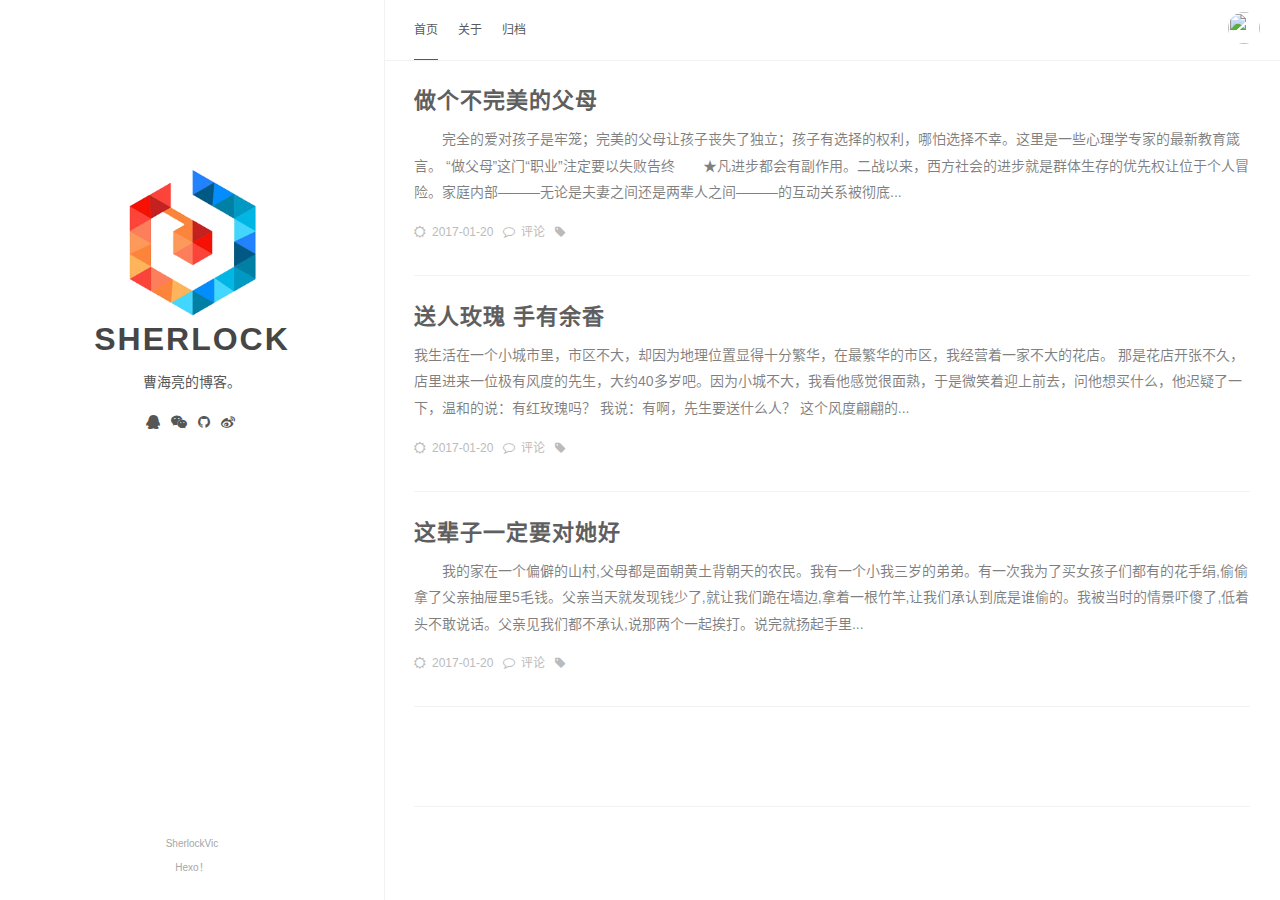
==== index.html @ 6c439d51 "Site updated: 2017-01-22 11:31:53" ====
<!DOCTYPE html><html lang="zh-CN"><head><meta charset="utf-8"><meta name="X-UA-Compatible" content="IE=edge"><meta name="author" content="sherlock"><title>Sherlock</title><meta name="description" content="曹海亮的博客"><meta name="keywords"><meta content="width=device-width, initial-scale=1.0, maximum-scale=1.0, user-scalable=0" name="viewport"><meta content="yes" name="apple-mobile-web-app-capable"><meta content="black" name="apple-mobile-web-app-status-bar-style"><meta content="telephone=no" name="format-detection"><meta name="renderer" content="webkit"><link rel="short icon" href="/images/favicon.ico" type="image/x-icon"><link rel="stylesheet" href="/css/style.css"><link rel="stylesheet" href="/css/blog_basic.css"><link rel="stylesheet" href="/css/font-awesome.min.css"><link rel="stylesheet" href="/css/ds-embed.css"><link rel="alternate" type="application/atom+xml" title="ATOM 1.0" href="/atom.xml"></head><body><div class="sidebar animated fadeInDown"><div class="logo-title"><div class="title"><img src="/images/logo@2x.png" style="width:127px;"><h3 title=""><a href="/">Sherlock</a></h3><div class="description"><p>曹海亮的博客。</p></div></div></div><ul class="social-links"><li><a href="http://wpa.qq.com/msgrd?v=3&amp;uin=1050588656&amp;site=qq&amp;menu=yes1050588656"><i class="fa fa-qq"></i></a></li><li><a href="#" class="thumbnail"><i class="fa fa-wechat"><span><img src="/images/weixin.jpg"></span></i></a></li><li><a href="https://github.com/SherlockVic/"><i class="fa fa-github"></i></a></li><li><a href="http://weibo.com/Sherlock_Vic"><i class="fa fa-weibo"></i></a></li></ul><div class="footer"><a target="_blank" href="/"><span></span></a><a href="https://github.com/SherlockVic" target="_blank"> SherlockVic</a><span> </span><div class="by_farbox"><a href="https://hexo.io/zh-cn/" target="_blank">Hexo&#65281;</a></div></div></div><div class="main"><div class="page-top animated fadeInDown"><div class="nav"><li><a href="/" class="current">首页</a></li><li><a href="/about">关于</a></li><li><a href="/archives">归档</a></li></div><!--li
  if is_current('links')
    a.current(href="/links")= __('Links')					
  else
    a(href="/links")= __('Links')	--><div class="information"><div class="back_btn"><li><a onclick="window.history.go(-1)" style="display:none;" class="fa fa-chevron-left"> </a></li></div><div class="avatar"><img src="/images/favicon.ico"></div></div></div><div class="autopagerize_page_element"><div class="content"><div class="post animated fadeInDown"><div class="post-title"><h3><a href="/2017/01/20/做个不完美的父母/">做个不完美的父母</a></h3></div><div class="post-content"><p>　　完全的爱对孩子是牢笼；完美的父母让孩子丧失了独立；孩子有选择的权利，哪怕选择不幸。这里是一些心理学专家的最新教育箴言。

“做父母”这门“职业”注定要以失败告终　　★凡进步都会有副作用。二战以来，西方社会的进步就是群体生存的优先权让位于个人冒险。家庭内部———无论是夫妻之间还是两辈人之间———的互动关系被彻底...</p></div><div class="post-footer"><div class="meta"><div class="info"><i class="fa fa-sun-o"></i><span class="date">2017-01-20</span><i class="fa fa-comment-o"></i><a href="/2017/01/20/做个不完美的父母/#comments">评论</a><i class="fa fa-tag"></i></div></div></div></div><div class="post animated fadeInDown"><div class="post-title"><h3><a href="/2017/01/20/送人玫瑰-手有余香/">送人玫瑰 手有余香</a></h3></div><div class="post-content"><p>我生活在一个小城市里，市区不大，却因为地理位置显得十分繁华，在最繁华的市区，我经营着一家不大的花店。
那是花店开张不久，店里进来一位极有风度的先生，大约40多岁吧。因为小城不大，我看他感觉很面熟，于是微笑着迎上前去，问他想买什么，他迟疑了一下，温和的说：有红玫瑰吗？
我说：有啊，先生要送什么人？

这个风度翩翩的...</p></div><div class="post-footer"><div class="meta"><div class="info"><i class="fa fa-sun-o"></i><span class="date">2017-01-20</span><i class="fa fa-comment-o"></i><a href="/2017/01/20/送人玫瑰-手有余香/#comments">评论</a><i class="fa fa-tag"></i></div></div></div></div><div class="post animated fadeInDown"><div class="post-title"><h3><a href="/2017/01/20/这辈子一定要对她好/">这辈子一定要对她好</a></h3></div><div class="post-content"><p> 　　我的家在一个偏僻的山村,父母都是面朝黄土背朝天的农民。我有一个小我三岁的弟弟。有一次我为了买女孩子们都有的花手绢,偷偷拿了父亲抽屉里5毛钱。父亲当天就发现钱少了,就让我们跪在墙边,拿着一根竹竿,让我们承认到底是谁偷的。我被当时的情景吓傻了,低着头不敢说话。父亲见我们都不承认,说那两个一起挨打。说完就扬起手里...</p></div><div class="post-footer"><div class="meta"><div class="info"><i class="fa fa-sun-o"></i><span class="date">2017-01-20</span><i class="fa fa-comment-o"></i><a href="/2017/01/20/这辈子一定要对她好/#comments">评论</a><i class="fa fa-tag"></i></div></div></div></div><div class="pagination"><ul class="clearfix"></ul></div></div></div></div><script src="/js/jquery.js"></script><script src="/js/jquery-migrate-1.2.1.min.js"></script><script src="/js/jquery.appear.js"></script><script async src="//dn-lbstatics.qbox.me/busuanzi/2.3/busuanzi.pure.mini.js"></script></body></html>
---- css/style.css ----
@charset "UTF-8";
html {
  background-color: #fff;
  -webkit-font-smoothing: antialiased; }

body {
  color: rgba(0, 0, 0, 0.5);
  font-family: 'PingHei', 'PingFang SC', Helvetica Neue, 'Work Sans', 'Hiragino Sans GB', 'Microsoft YaHei', SimSun, sans-serif;
  font-size: 15px;
  width: 100%;
  margin: 0 auto 30px auto;
  background-color: #fff; }

p {
  line-height: 1.9em;
  font-weight: 400;
  font-size: 14px; }

a {
  text-decoration: none; }

a:link, a:visited {
  opacity: 1;
  -webkit-transition: all .15s linear;
  -moz-transition: all .15s linear;
  -o-transition: all .15s linear;
  -ms-transition: all .15s linear;
  transition: all .15s linear;
  color: #424242; }

a:hover, a:active {
  color: #4786D6; }

/*basic styles ends*/
/*animation starts*/
.animated {
  -webkit-animation-fill-mode: both;
  -moz-animation-fill-mode: both;
  -ms-animation-fill-mode: both;
  -o-animation-fill-mode: both;
  animation-fill-mode: both;
  -webkit-animation-duration: 1s;
  -moz-animation-duration: 1s;
  -ms-animation-duration: 1s;
  -o-animation-duration: 1s;
  animation-duration: 1s; }

.animated.hinge {
  -webkit-animation-duration: 1s;
  -moz-animation-duration: 1s;
  -ms-animation-duration: 1s;
  -o-animation-duration: 1s;
  animation-duration: 1s; }

@-webkit-keyframes fadeInDown {
  0% {
    opacity: 0;
    -webkit-transform: translateY(-20px); }
  100% {
    opacity: 1;
    -webkit-transform: translateY(0); } }

@-moz-keyframes fadeInDown {
  0% {
    opacity: 0;
    -moz-transform: translateY(-20px); }
  100% {
    opacity: 1;
    -moz-transform: translateY(0); } }

@-o-keyframes fadeInDown {
  0% {
    opacity: 0;
    -o-transform: translateY(-20px); }
  100% {
    opacity: 1;
    -o-transform: translateY(0); } }

@keyframes fadeInDown {
  0% {
    opacity: 0;
    transform: translateY(-20px); }
  100% {
    opacity: 1;
    transform: translateY(0); } }

.fadeInDown {
  -webkit-animation-name: fadeInDown;
  -moz-animation-name: fadeInDown;
  -o-animation-name: fadeInDown;
  animation-name: fadeInDown; }

/*animation ends*/
.content {
  height: auto;
  float: right;
  width: 70%;
  margin-top: 60px; }

.page-top {
  width: 70%;
  position: fixed;
  right: 0;
  z-index: 3;
  background-color: #fff;
  height: 60px;
  border-bottom: 1px solid #f2f2f2; }
  .page-top .nav {
    list-style: none;
    padding: 18px 30px;
    float: left;
    font-size: 12px; }
    .page-top .nav li {
      position: relative;
      display: initial;
      padding-right: 20px; }
    .page-top .nav a {
      color: #5A5A5A; }
    .page-top .nav a:hover {
      color: #4786D6; }
    .page-top .nav a.current {
      color: #5A5A5A;
      padding-bottom: 22px;
      border-bottom: 1px solid #5A5A5A; }
  .page-top .information {
    float: right;
    padding-top: 12px;
    padding-right: 20px; }
    .page-top .information .avatar {
      float: right; }
      .page-top .information .avatar img {
        width: 32px;
        height: 32px;
        border-radius: 300px; }
    .page-top .information .back_btn {
      float: left;
      padding-top: 5px;
      margin-right: -10px; }
      .page-top .information .back_btn li {
        display: initial;
        padding-right: 40px; }

.sidebar {
  width: 30%;
  -webkit-background-size: cover;
  background-size: cover;
  background-color: #fff;
  height: 100%;
  transition: 0.8s;
  top: 0;
  left: 0;
  position: fixed;
  z-index: 4;
  border-right: 1px solid #f2f2f2; }
  .sidebar .logo-title {
    text-align: center;
    padding-top: 170px; }
    .sidebar .logo-title .description {
      font-size: 14px;
      color: #565654; }
    .sidebar .logo-title .logo {
      margin: 0 auto; }
    .sidebar .logo-title .title h3 {
      text-transform: uppercase;
      font-size: 2rem;
      font-weight: bold;
      letter-spacing: 2px;
      line-height: 1;
      margin: 0; }
    .sidebar .logo-title .title a {
      text-decoration: none;
      color: #464646;
      font-size: 2rem;
      font-weight: bold; }
  .sidebar .social-links {
    list-style: none;
    padding: 0;
    font-size: 14px;
    text-align: center; }
    .sidebar .social-links i {
      margin-right: 3px; }
    .sidebar .social-links li {
      display: inline;
      padding: 0 4px;
      line-height: 0; }
    .sidebar .social-links a {
      color: #565654; }
    .sidebar .social-links a:hover {
      color: #4786D6; }

.thumbnail {
  position: relative;
  z-index: 0; }

.thumbnail:hover {
  background-color: transparent;
  z-index: 50; }

.thumbnail span img {
  border-width: 0;
  padding: 2px;
  position: absolute;
  background-color: #FFFFE0;
  left: -1000px;
  border: 1px dashed gray;
  visibility: hidden;
  color: #000;
  text-decoration: none;
  padding: 5px; }

.thumbnail:hover img {
  visibility: visible;
  top: 20px;
  left: -15px; }

.post {
  background-color: #FFF;
  margin: 30px; }
  .post .post-title h1 {
    text-transform: uppercase;
    font-size: 30px;
    letter-spacing: 5px;
    line-height: 1; }
  .post .post-title h2 {
    text-transform: uppercase;
    letter-spacing: 1px;
    font-size: 28px;
    line-height: 1;
    font-weight: 600;
    color: #5f5f5f; }
  .post .post-title h3 {
    text-transform: uppercase;
    letter-spacing: 1px;
    line-height: 1;
    font-weight: 600;
    color: #464646;
    font-size: 22px;
    margin: 0; }
  .post .post-title a {
    text-decoration: none;
    letter-spacing: 1px;
    color: #5f5f5f; }
    .post .post-title a:hover {
      text-decoration: underline; }
  .post .post-content a {
    text-decoration: none;
    letter-spacing: 1px;
    color: #4786D6; }
  .post .post-content a:hover {
    color: #2F69B3; }
  .post .post-content h3 {
    color: #5F5F5F;
    font-size: 22px;
    font-weight: 600; }
  .post .post-content h4 {
    color: #5F5F5F;
    font-size: 16px; }
  .post .post-footer {
    padding: 0 0 30px 0;
    border-bottom: 1px solid #f2f2f2; }
    .post .post-footer .meta {
      max-width: 100%;
      height: 25px;
      color: #bbbbbb; }
      .post .post-footer .meta .info {
        float: left;
        font-size: 12px; }
        .post .post-footer .meta .info .date {
          margin-right: 10px; }
      .post .post-footer .meta a {
        text-decoration: none;
        color: #bbbbbb;
        padding-right: 10px; }
        .post .post-footer .meta a:hover {
          color: #4786D6; }
      .post .post-footer .meta i {
        margin-right: 6px; }
    .post .post-footer .tags {
      padding-bottom: 15px;
      font-size: 13px; }
      .post .post-footer .tags ul {
        list-style-type: none;
        display: inline;
        margin: 0;
        padding: 0; }
        .post .post-footer .tags ul li {
          list-style-type: none;
          margin: 0;
          padding-right: 5px;
          display: inline; }
      .post .post-footer .tags a {
        text-decoration: none;
        color: rgba(0, 0, 0, 0.44);
        font-weight: 400; }
        .post .post-footer .tags a:hover {
          text-decoration: none; }

.pagination {
  margin: 30px;
  padding: 0px 0 56px 0;
  border-bottom: 1px solid #f2f2f2; }
  .pagination ul {
    list-style: none;
    margin: 0;
    padding: 0;
    height: 13px; }
    .pagination ul li {
      margin: 0 2px 0 2px;
      display: inline;
      line-height: 1; }
      .pagination ul li a {
        text-decoration: none; }
  .pagination .pre {
    float: left; }
  .pagination .next {
    float: right; }

.like-reblog-buttons {
  float: right; }

.like-button {
  float: right;
  padding: 0 0 0 10px; }

.reblog-button {
  float: right;
  padding: 0; }

#install-btn {
  position: fixed;
  bottom: 0px;
  right: 6px; }

#disqus_thread {
  margin: 30px;
  border-bottom: 1px solid #f2f2f2; }

.footer {
  clear: both;
  text-align: center;
  font-size: 10px;
  margin: 0 auto;
  bottom: 0;
  position: absolute;
  width: 100%;
  padding-bottom: 20px; }
  .footer a {
    color: #A6A6A6; }
  .footer a:hover {
    color: #4786D6; }

/*for archive*/
.archive {
  width: 100%; }

.list-with-title {
  font-size: 14px;
  margin: 30px;
  padding: 0; }
  .list-with-title li {
    list-style-type: none;
    padding: 0; }
  .list-with-title .listing-title {
    font-size: 24px;
    color: #666666;
    font-weight: 600;
    line-height: 2.2em; }
  .list-with-title .listing {
    padding: 0; }
    .list-with-title .listing .listing-post {
      padding-bottom: 5px; }
      .list-with-title .listing .listing-post .post-time {
        float: right;
        color: #C5C5C5; }
      .list-with-title .listing .listing-post a {
        color: #8F8F8F; }
        .list-with-title .listing .listing-post a:hover {
          color: #4786D6; }

/* share */
.share {
  margin: 0px 30px;
  display: inline-flex; }

.evernote {
  width: 32px;
  height: 32px;
  border-radius: 300px;
  background-color: #3E3E3E;
  margin-right: 5px; }
  .evernote a {
    color: #fff;
    padding: 11px;
    font-size: 12px; }
  .evernote a:hover {
    color: #ED6243;
    padding: 11px; }

.weibo {
  width: 32px;
  height: 32px;
  border-radius: 300px;
  background-color: #ED6243;
  margin-right: 5px; }
  .weibo a {
    color: #fff;
    padding: 9px; }
  .weibo a:hover {
    color: #BD4226; }

.twitter {
  width: 32px;
  height: 32px;
  border-radius: 300px;
  background-color: #59C0FD;
  margin-right: 5px; }
  .twitter a {
    color: #fff;
    padding: 9px; }
  .twitter a:hover {
    color: #4B9ECE; }

/* about */
.about {
  margin: 30px; }
  .about h3 {
    font-size: 22px; }

/* links*/
.links {
  margin: 30px; }
  .links h3 {
    font-size: 22px; }
  .links a {
    cursor: pointer; }

/* 评论样式 */
.comment-count {
  color: #666; }

.tab-community {
  color: #666; }

.read_more {
  font-size: 14px; }

.back-button {
  padding-top: 30px;
  max-width: 100px;
  padding-left: 40px;
  float: left; }

/* 默认评论样式 */
#fb_comments_container {
  margin: 30px; }

/* 按钮样式 */
a.btn {
  color: #868686;
  font-weight: 400; }

.btn {
  display: inline-block;
  position: relative;
  outline: 0;
  color: rgba(0, 0, 0, 0.44);
  background: transparent;
  font-size: 14px;
  text-align: center;
  text-decoration: none;
  cursor: pointer;
  border: 1px solid rgba(0, 0, 0, 0.15);
  white-space: nowrap;
  font-weight: 400;
  font-style: normal;
  border-radius: 999em; }

.btn:hover {
  display: inline-block;
  position: relative;
  outline: 0px;
  color: #464545;
  background: transparent;
  font-size: 14px;
  text-align: center;
  text-decoration: none;
  cursor: pointer;
  border: 1px solid #464545;
  white-space: nowrap;
  font-weight: 400;
  font-style: normal;
  border-radius: 999em; }

[role="back"] {
  padding: 0.5em 1.25em;
  line-height: 1.666em; }

[role="home"] {
  padding: 0.5em 1.25em;
  line-height: 1.666em; }

[role="navigation"] {
  padding: 0.5em 1.25em;
  line-height: 1.666em; }

[role="tags"] {
  padding: 6px 12px; }

/* Menu样式 */
.menu {
  float: right;
  padding-top: 30px; }
  .menu .btn-down {
    margin: 0px; }
    .menu .btn-down li {
      list-style: none;
      width: 100px; }
      .menu .btn-down li a {
        display: inline-block;
        position: relative;
        padding: 0.5em 1.25em;
        outline: 0;
        color: rgba(0, 0, 0, 0.44);
        background: transparent;
        font-size: 14px;
        text-align: center;
        text-decoration: none;
        cursor: pointer;
        border: 1px solid rgba(0, 0, 0, 0.15);
        white-space: nowrap;
        font-weight: 400;
        font-style: normal;
        border-radius: 999em;
        margin-top: 5px; }
        .menu .btn-down li a:hover {
          position: relative;
          padding: 0.5em 1.25em;
          outline: 0;
          color: #fff;
          background: #3CBD10;
          font-size: 14px;
          text-align: center;
          text-decoration: none;
          cursor: pointer;
          border: 1px solid rgba(0, 0, 0, 0.15);
          white-space: nowrap;
          font-weight: 400;
          font-style: normal;
          border-radius: 999em;
          margin-top: 5px; }
  .menu .btn-down div {
    position: absolute;
    visibility: hidden;
    width: 100px;
    float: right; }

.page_404 {
  text-align: center;
  padding-top: 50px; }

@media screen and (max-width: 960px) {
  .sidebar {
    width: 100%;
    position: absolute;
    border-right: none;
    z-index: 1; }
    .sidebar .logo-title {
      padding-top: 120px; }
      .sidebar .logo-title .title img {
        width: 100px; }
      .sidebar .logo-title .title h3 {
        font-size: 20px; }
  .page-top {
    width: 100%; }
  .post-title h3 {
    line-height: 1.6; }
  .content {
    margin-top: 420px;
    width: 100%;
    z-index: 2;
    position: absolute; }
  .footer {
    display: none; }
  .share {
    display: grid; } }
---- css/blog_basic.css ----
#ds-thread {
	margin: 0 30px!important
}

pre {
	font-size: 0.8em!important;
	background-color: #f8f8f8!important;
	font-family: 'Roboto Mono','Lucida Console','Trebuchet MS','Courier New', Monaco, courier,'PingFang SC','Hiragino Sans GB','Microsoft Jhenghei','Microsoft YaHei', monospace!important
}

.highlight {
	position: relative!important;
	margin: 1em 0!important;
	border-radius: 2px!important;
	line-height: 1.1em!important;
	background-color: #f8f8f8!important;
	overflow-x: auto!important
}

.highlight table,.highlight tr,.highlight td {
	width: 100%!important;
	border-collapse: collapse!important;
	padding: 0!important;
	margin: 0!important
}

.highlight .gutter {
	display: none!important
}

.highlight .code pre {
	padding: 1.2em 1.4em!important;
	line-height: 1.5em!important;
	margin: 0!important
}

.highlight.html .code:after,.highlight.js .code:after,.highlight.bash .code:after,.highlight.css .code:after,.highlight.scss .code:after,.highlight.diff .code:after,.highlight.java .code:after,.highlight.xml .code:after,.highlight.python .code:after,.highlight.json .code:after,.highlight.swift .code:after,.highlight.ruby .code:after,.highlight.perl .code:after,.highlight.php .code:after,.highlight.c .code:after,.highlight.cpp .code:after {
	position: absolute!important;
	top: 0!important;
	right: 0!important;
	color: #ccc!important;
	text-align: right!important;
	font-size: 0.75em!important;
	padding: 5px 10px 0!important;
	line-height: 15px!important;
	height: 15px!important;
	font-weight: 600!important
}

.highlight.html .code:after {
	content: "HTML"
}

.highlight.js .code:after {
	content: "JS"
}

.highlight.bash .code:after {
	content: "BASH"
}

.highlight.css .code:after {
	content: "CSS"
}

.highlight.scss .code:after {
	content: "SCSS"
}

.highlight.diff .code:after {
	content: "DIFF"
}

.highlight.java .code:after {
	content: "JAVA"
}

.highlight.xml .code:after {
	content: "XML"
}

.highlight.python .code:after {
	content: "PYTHON"
}

.highlight.json .code:after {
	content: "JSON"
}

.highlight.swift .code:after {
	content: "SWIFT"
}

.highlight.ruby .code:after {
	content: "RUBY"
}

.highlight.perl .code:after {
	content: "PERL"
}

.highlight.php .code:after {
	content: "PHP"
}

.highlight.c .code:after {
	content: "C"
}

.highlight.java .code:after {
	content: "JAVA"
}

.highlight.cpp .code:after {
	content: "CPP"
}

.highlight.cpp .code:after {
	content: 'C++'
}

pre {
	color: #525252!important
}

pre .function .keyword,pre .constant {
	color: #0092db!important
}

pre .keyword,pre .attribute {
	color: #e96900!important
}

pre .number,pre .literal {
	color: #ae81ff!important
}

pre .tag,pre .tag .title,pre .change,pre .winutils,pre .flow,pre .lisp .title,pre .clojure .built_in,pre .nginx .title,pre .tex .special {
	color: #2973b7!important
}

pre .symbol,pre .symbol .string,pre .value,pre .regexp {
	color: #42b983!important
}

pre .title {
	color: #83B917!important
}

pre .tag .value,pre .string,pre .subst,pre .haskell .type,pre .preprocessor,pre .ruby .class .parent,pre .built_in,pre .sql .aggregate,pre .django .template_tag,pre .django .variable,pre .smalltalk .class,pre .javadoc,pre .django .filter .argument,pre .smalltalk .localvars,pre .smalltalk .array,pre .attr_selector,pre .pseudo,pre .addition,pre .stream,pre .envvar,pre .apache .tag,pre .apache .cbracket,pre .tex .command,pre .prompt {
	color: #42b983!important
}

pre .comment,pre .java .annotation,pre .python .decorator,pre .template_comment,pre .pi,pre .doctype,pre .shebang,pre .apache .sqbracket,pre .tex .formula {
	color: #b3b3b3!important
}

pre .deletion {
	color: #BA4545!important
}

pre .coffeescript .javascript,pre .javascript .xml,pre .tex .formula,pre .xml .javascript,pre .xml .vbscript,pre .xml .css,pre .xml .cdata {
	opacity: 0.5!important
}

html {
  height: 100%;
  max-height: 100%;
  padding: 0;
  margin: 0; }

  body {
    padding: 0;
    margin: 0;
    line-height: 1.6em; }

    .clear {
      clear: both;
      display: block;
      overflow: hidden;
      visibility: hidden;
      width: 0;
      height: 0; }

      h1, h2, h3, h4, h5, h6 {
        text-rendering: optimizeLegibility;
        line-height: 1;
        margin: 2rem 0; }

        h1 {
          font-size: 2.1rem;
          line-height: 1.2em; }

          h2 {
            font-size: 1.9rem;
            line-height: 1.2em; }

            h3 {
              font-size: 1.75rem; }

              h4 {
                font-size: 1.3rem; }

                h5 {
                  font-size: 1.3rem; }

                  h6 {
                    font-size: 1.3rem; }

                      p, ul, ol, dl {
                        margin: 1em 0; }

                        ol ol, ul ul, ul ol, ol ul {
                          margin: 0.4em 0; }

                          ul p, ol p, li p, .content li p, blockquote p, .content blockquote p,
                          .post blockquote p, .post li p {
                            margin: 0;
                            overflow: visible; }

                            a img {
                              border: none; }

dl dt {
  float: left;
  width: 180px;
  overflow: hidden;
  clear: left;
  text-align: right;
  text-overflow: ellipsis;
  white-space: nowrap;
  font-weight: bold;
  margin-bottom: 1em; }

  dl dd {
    margin-left: 200px;
    margin-bottom: 1em; }

    hr {
      display: block;
      height: 1px;
      border: 0;
      border-top: 1px solid #efefef;
      margin: 3.2em 0;
      padding: 0; }

      blockquote {
        -moz-box-sizing: border-box;
        box-sizing: border-box;
        margin: 1.6em 0 1.6em -2.2em;
        padding: 0 0 0 1.6em;
        border-left: #4a4a4a 0.4em solid; }

        blockquote p {
          margin: 0.8em 0; }

          blockquote small {
            display: inline-block;
            margin: 0.8em 0 0.8em 1.5em;
            font-size: 0.9em;
            color: #ccc; }

            blockquote small:before {
              content: '\2014 \00A0'; }

              blockquote cite {
                font-weight: bold; }

                blockquote cite a {
                  font-weight: normal; }

                  mark {
                    background-color: #ffc336; }

                    code, tt {
                      padding: 1px 3px;
                      font-family: Inconsolata, monospace, sans-serif;
                      font-size: 0.85em;
                      white-space: pre-wrap;
                      border: 1px solid #E3EDF3;
                      background: #f7f7f9;
                      color: #d14;
                      border-radius: 2px; }
/**
                      pre {
                        -moz-box-sizing: border-box;
                        box-sizing: border-box;
                        margin: 1.6em 0;
                        border: 1px solid #E3EDF3;
                        width: 100%;
                        padding: 10px;
                        font-family: Inconsolata, monospace, sans-serif;
                        font-size: 0.9em;
                        white-space: pre;
                        overflow: auto;
                        background: #F7FAFB;
                        border-radius: 3px; }

                        pre code, tt {
                          font-size: inherit;
                          white-space: -moz-pre-wrap;
                          white-space: pre-wrap;
                          background: transparent;
                          border: none;
                          color: #333;
                          padding: 0; }

                          kbd {
                            display: inline-block;
                            margin-bottom: 0.4em;
                            padding: 1px 8px;
                            border: #ccc 1px solid;
                            color: #666;
                            text-shadow: #fff 0 1px 0;
                            font-size: 0.9em;
                            font-weight: bold;
                            background: #f4f4f4;
                            border-radius: 4px;
                            box-shadow: 0 1px 0 rgba(0, 0, 0, 0.2), 0 1px 0 0 white inset; }

                            table {
                              -moz-box-sizing: border-box;
                              box-sizing: border-box;
                              margin: 1em 0;
                              width: 100%;
                              max-width: 100%;
                              border-width: 1px;
                              border-style: solid;
                              background-color: transparent; }

                              table, table tr, table tr td, table tr th {
                                border-color: #e5e5e5; }

                                table th {
                                  color: #666666;
                                  background-color: #fdfdfd; }

                                  tr th {
                                    border-bottom-width: 1px;
                                    border-bottom-style: solid;
                                    text-align: left; }

                                    tr th, tr td {
                                      padding: 5px 20px;
                                      border-right: 1px solid;
                                      font-size: 1rem; }

                                      tr th:last-child, tr td:last-child {
                                        border-right: 0px; }

                                        table th {
                                          font-weight: bold; }

                                          table tbody > tr:nth-child(odd) > td, table tbody > tr:nth-child(odd) > th {
                                            background-color: #f9f9f9; }

                                            .gist {
                                              font-size: 12px; }
                                              .gist table {
                                                margin: 0;
                                                width: auto; }
                                                .gist table pre {
                                                  font-size: 12px; }
                                                  .gist table .line-numbers {
                                                    font-size: 12px; }
**/

.toc {
  border: 1px solid #f0f0f0;
  margin-bottom: 20px;
  padding: 10px 30px; }

  #fb_comments_container {
    overflow: hidden;
    margin: 0 auto; }
    #fb_comments_container #fb_comments {
      list-style-type: none;
      padding: 0; }
      #fb_comments_container #fb_comments h1 {
        font-size: 1.3em; }
        #fb_comments_container #fb_comments h2 {
          font-size: 1.2em; }
          #fb_comments_container #fb_comments h3 {
            font-size: 1.1em; }
            #fb_comments_container #fb_comments h4, #fb_comments_container #fb_comments h5,
            #fb_comments_container #fb_comments h6 {
              font-size: 1.05em; }
              #fb_comments_container #fb_comments .comment {
                position: relative;
                padding: 25px 0;
                border-bottom: 1px solid rgba(150, 150, 150, 0.2);
                *border-bottom: 1px solid #f0f0f0; }
                #fb_comments_container #fb_comments .comment .avatar {
                  position: absolute;
                  top: 25px;
                  left: 0;
                  width: 50px;
                  float: left; }
                  #fb_comments_container #fb_comments .comment .avatar img {
                    width: 48px;
                    border: none;
                    border-radius: 5px;
                    margin: 0; }
                #fb_comments_container #fb_comments .comment .comment_body,
                #fb_comments_container #fb_comments .comment .c_content {
                  margin-left: 70px;
                  display: block; }
                  #fb_comments_container #fb_comments .comment .comment_body p,
                  #fb_comments_container #fb_comments .comment .c_content p {
                    margin: 5px 0 15px 0;
                    padding: 0;
                    line-height: 1.8; }
                    #fb_comments_container #fb_comments .comment .comment_body .author,
                    #fb_comments_container #fb_comments .comment .c_content .author {
                      line-height: 1.5em;
                      margin: 0;
                      padding: 0; }
                      #fb_comments_container #fb_comments .comment .comment_body .author b,
                      #fb_comments_container #fb_comments .comment .c_content .author b {
                        color: #555; }
                        #fb_comments_container #fb_comments .comment .comment_body .author small,
                        #fb_comments_container #fb_comments .comment .c_content .author small {
                          font-weight: normal;
                          padding-left: 10px;
                          font-size: 0.7em;
                          color: #666; }

#fb_new_comment {
  padding-bottom: 50px; }
  #fb_new_comment textarea {
    border-radius: 5px;
    height: 80px;
    width: 98%;
    padding: 5px;
    font-size: 1em;
    border: 1px solid rgba(150, 150, 150, 0.5);
    *border: 1px solid #a8a8a8;
    line-height: 1.5; }
    #fb_new_comment .comment_error {
      color: red;
      text-align: center;
      display: block;
      font-size: 0.8em;
      padding-top: 1em; }
      #fb_new_comment .c_button:hover {
        background: #E60900;
        color: #fff;
        text-decoration: none; }
        #fb_new_comment .c_button, #fb_new_comment #c_submit {
          cursor: pointer;
          font-family: "Hiragino Sans GB", "Microsoft YaHei", sans-serif;
          font-size: 1em;
          line-height: 1.3em;
          letter-spacing: 1px;
          border-radius: 5px;
          padding: 5px 5px 2px 5px; }
          #fb_new_comment .input_body {
            margin-top: 10px; }
            #fb_new_comment .input_body ul {
              list-style: none;
              padding: 5px 0;
              margin: auto 0; }
              #fb_new_comment .input_body ul li {
                float: left;
                margin-right: 2.2%;
                *margin-right: 22px; }
                #fb_new_comment .input_body ul li label {
                  line-height: 1em; }
                  #fb_new_comment .input_body ul li input {
                    border-radius: 5px;
                    border: 1px solid #ddd;
                    padding: 5px;
                    background: rgba(255, 255, 255, 0.5);
                    margin: 0 0 10px 0; }

#SwfStore_farbox_0 {
  height: 0;
  overflow: hidden; }

  @media screen and (max-width: 320px) {
    #fb_comments .c_content, #fb_comments .comment_body {
      margin-left: 57px;   }
}
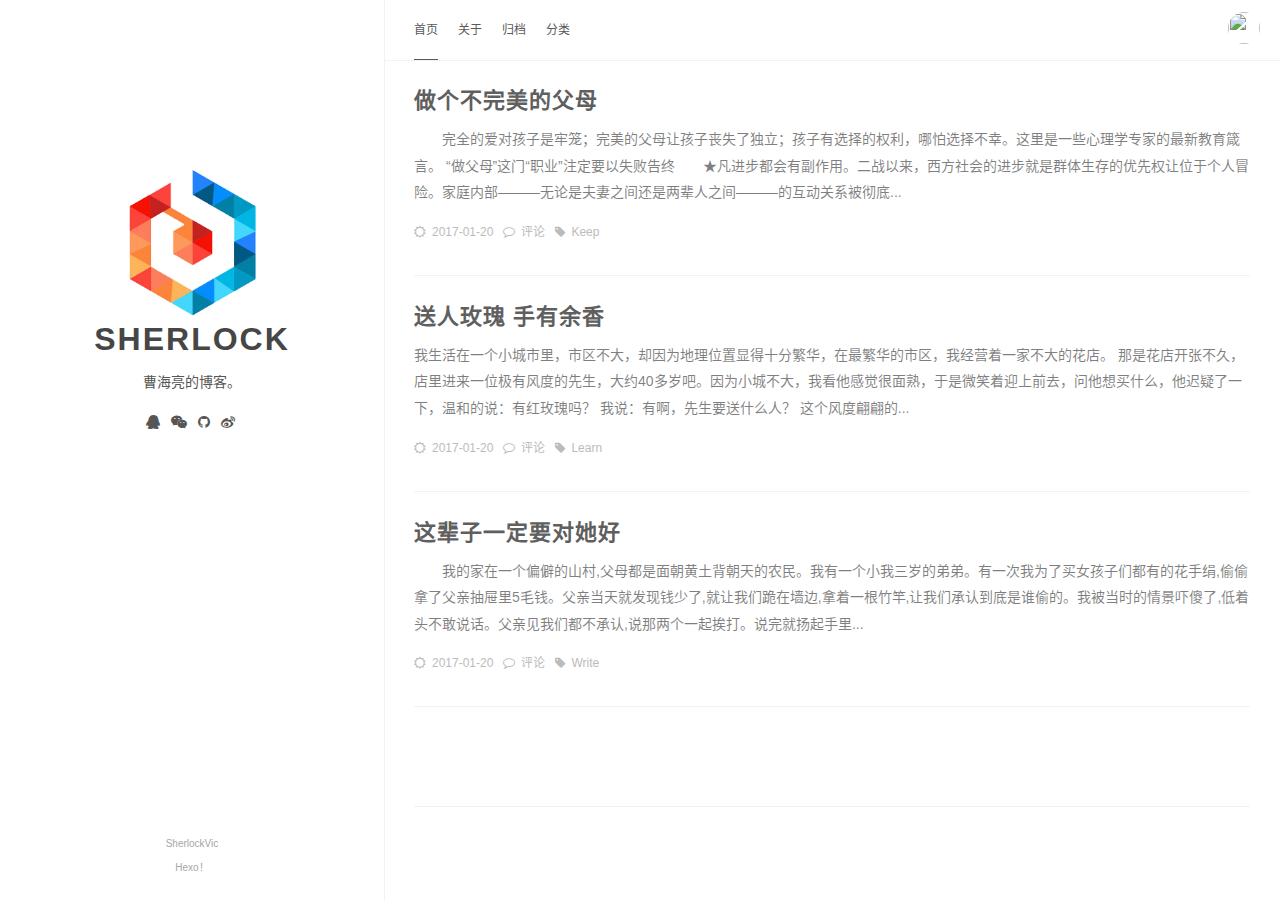
==== commit b6e2ca4e: "Site updated: 2017-01-22 20:53:07" ====
--- a/index.html
+++ b/index.html
@@ -1,11 +1,11 @@
-<!DOCTYPE html><html lang="zh-CN"><head><meta charset="utf-8"><meta name="X-UA-Compatible" content="IE=edge"><meta name="author" content="sherlock"><title>Sherlock</title><meta name="description" content="曹海亮的博客"><meta name="keywords"><meta content="width=device-width, initial-scale=1.0, maximum-scale=1.0, user-scalable=0" name="viewport"><meta content="yes" name="apple-mobile-web-app-capable"><meta content="black" name="apple-mobile-web-app-status-bar-style"><meta content="telephone=no" name="format-detection"><meta name="renderer" content="webkit"><link rel="short icon" href="/images/favicon.ico" type="image/x-icon"><link rel="stylesheet" href="/css/style.css"><link rel="stylesheet" href="/css/blog_basic.css"><link rel="stylesheet" href="/css/font-awesome.min.css"><link rel="stylesheet" href="/css/ds-embed.css"><link rel="alternate" type="application/atom+xml" title="ATOM 1.0" href="/atom.xml"></head><body><div class="sidebar animated fadeInDown"><div class="logo-title"><div class="title"><img src="/images/logo@2x.png" style="width:127px;"><h3 title=""><a href="/">Sherlock</a></h3><div class="description"><p>曹海亮的博客。</p></div></div></div><ul class="social-links"><li><a href="http://wpa.qq.com/msgrd?v=3&amp;uin=1050588656&amp;site=qq&amp;menu=yes1050588656"><i class="fa fa-qq"></i></a></li><li><a href="#" class="thumbnail"><i class="fa fa-wechat"><span><img src="/images/weixin.jpg"></span></i></a></li><li><a href="https://github.com/SherlockVic/"><i class="fa fa-github"></i></a></li><li><a href="http://weibo.com/Sherlock_Vic"><i class="fa fa-weibo"></i></a></li></ul><div class="footer"><a target="_blank" href="/"><span></span></a><a href="https://github.com/SherlockVic" target="_blank"> SherlockVic</a><span> </span><div class="by_farbox"><a href="https://hexo.io/zh-cn/" target="_blank">Hexo&#65281;</a></div></div></div><div class="main"><div class="page-top animated fadeInDown"><div class="nav"><li><a href="/" class="current">首页</a></li><li><a href="/about">关于</a></li><li><a href="/archives">归档</a></li></div><!--li
+<!DOCTYPE html><html lang="zh-CN"><head><meta charset="utf-8"><meta name="X-UA-Compatible" content="IE=edge"><meta name="author" content="sherlock"><title>Sherlock</title><meta name="description" content="曹海亮的博客"><meta name="keywords"><meta content="width=device-width, initial-scale=1.0, maximum-scale=1.0, user-scalable=0" name="viewport"><meta content="yes" name="apple-mobile-web-app-capable"><meta content="black" name="apple-mobile-web-app-status-bar-style"><meta content="telephone=no" name="format-detection"><meta name="renderer" content="webkit"><link rel="short icon" href="/images/favicon.ico" type="image/x-icon"><link rel="stylesheet" href="/css/style.css"><link rel="stylesheet" href="/css/blog_basic.css"><link rel="stylesheet" href="/css/font-awesome.min.css"><link rel="stylesheet" href="/css/ds-embed.css"><link rel="alternate" type="application/atom+xml" title="ATOM 1.0" href="/atom.xml"></head><body><div class="sidebar animated fadeInDown"><div class="logo-title"><div class="title"><img src="/images/logo@2x.png" style="width:127px;"><h3 title=""><a href="/">Sherlock</a></h3><div class="description"><p>曹海亮的博客。</p></div></div></div><ul class="social-links"><li><a href="http://wpa.qq.com/msgrd?v=3&amp;uin=1050588656&amp;site=qq&amp;menu=yes1050588656"><i class="fa fa-qq"></i></a></li><li><a href="#" class="thumbnail"><i class="fa fa-wechat"><span><img src="/images/weixin.jpg"></span></i></a></li><li><a href="https://github.com/SherlockVic/"><i class="fa fa-github"></i></a></li><li><a href="http://weibo.com/Sherlock_Vic"><i class="fa fa-weibo"></i></a></li></ul><div class="footer"><a target="_blank" href="/"><span></span></a><a href="https://github.com/SherlockVic" target="_blank"> SherlockVic</a><span> </span><div class="by_farbox"><a href="https://hexo.io/zh-cn/" target="_blank">Hexo&#65281;</a></div></div></div><div class="main"><div class="page-top animated fadeInDown"><div class="nav"><li><a href="/" class="current">首页</a></li><li><a href="/about">关于</a></li><li><a href="/archives">归档</a></li><li><a href="/tags">分类</a></li></div><!--li
   if is_current('links')
     a.current(href="/links")= __('Links')					
   else
     a(href="/links")= __('Links')	--><div class="information"><div class="back_btn"><li><a onclick="window.history.go(-1)" style="display:none;" class="fa fa-chevron-left"> </a></li></div><div class="avatar"><img src="/images/favicon.ico"></div></div></div><div class="autopagerize_page_element"><div class="content"><div class="post animated fadeInDown"><div class="post-title"><h3><a href="/2017/01/20/做个不完美的父母/">做个不完美的父母</a></h3></div><div class="post-content"><p>　　完全的爱对孩子是牢笼；完美的父母让孩子丧失了独立；孩子有选择的权利，哪怕选择不幸。这里是一些心理学专家的最新教育箴言。
 
-“做父母”这门“职业”注定要以失败告终　　★凡进步都会有副作用。二战以来，西方社会的进步就是群体生存的优先权让位于个人冒险。家庭内部———无论是夫妻之间还是两辈人之间———的互动关系被彻底...</p></div><div class="post-footer"><div class="meta"><div class="info"><i class="fa fa-sun-o"></i><span class="date">2017-01-20</span><i class="fa fa-comment-o"></i><a href="/2017/01/20/做个不完美的父母/#comments">评论</a><i class="fa fa-tag"></i></div></div></div></div><div class="post animated fadeInDown"><div class="post-title"><h3><a href="/2017/01/20/送人玫瑰-手有余香/">送人玫瑰 手有余香</a></h3></div><div class="post-content"><p>我生活在一个小城市里，市区不大，却因为地理位置显得十分繁华，在最繁华的市区，我经营着一家不大的花店。
+“做父母”这门“职业”注定要以失败告终　　★凡进步都会有副作用。二战以来，西方社会的进步就是群体生存的优先权让位于个人冒险。家庭内部———无论是夫妻之间还是两辈人之间———的互动关系被彻底...</p></div><div class="post-footer"><div class="meta"><div class="info"><i class="fa fa-sun-o"></i><span class="date">2017-01-20</span><i class="fa fa-comment-o"></i><a href="/2017/01/20/做个不完美的父母/#comments">评论</a><i class="fa fa-tag"></i><a href="/tags/Keep/" title="Keep" class="tag">Keep </a></div></div></div></div><div class="post animated fadeInDown"><div class="post-title"><h3><a href="/2017/01/20/送人玫瑰-手有余香/">送人玫瑰 手有余香</a></h3></div><div class="post-content"><p>我生活在一个小城市里，市区不大，却因为地理位置显得十分繁华，在最繁华的市区，我经营着一家不大的花店。
 那是花店开张不久，店里进来一位极有风度的先生，大约40多岁吧。因为小城不大，我看他感觉很面熟，于是微笑着迎上前去，问他想买什么，他迟疑了一下，温和的说：有红玫瑰吗？
 我说：有啊，先生要送什么人？
 
-这个风度翩翩的...</p></div><div class="post-footer"><div class="meta"><div class="info"><i class="fa fa-sun-o"></i><span class="date">2017-01-20</span><i class="fa fa-comment-o"></i><a href="/2017/01/20/送人玫瑰-手有余香/#comments">评论</a><i class="fa fa-tag"></i></div></div></div></div><div class="post animated fadeInDown"><div class="post-title"><h3><a href="/2017/01/20/这辈子一定要对她好/">这辈子一定要对她好</a></h3></div><div class="post-content"><p> 　　我的家在一个偏僻的山村,父母都是面朝黄土背朝天的农民。我有一个小我三岁的弟弟。有一次我为了买女孩子们都有的花手绢,偷偷拿了父亲抽屉里5毛钱。父亲当天就发现钱少了,就让我们跪在墙边,拿着一根竹竿,让我们承认到底是谁偷的。我被当时的情景吓傻了,低着头不敢说话。父亲见我们都不承认,说那两个一起挨打。说完就扬起手里...</p></div><div class="post-footer"><div class="meta"><div class="info"><i class="fa fa-sun-o"></i><span class="date">2017-01-20</span><i class="fa fa-comment-o"></i><a href="/2017/01/20/这辈子一定要对她好/#comments">评论</a><i class="fa fa-tag"></i></div></div></div></div><div class="pagination"><ul class="clearfix"></ul></div></div></div></div><script src="/js/jquery.js"></script><script src="/js/jquery-migrate-1.2.1.min.js"></script><script src="/js/jquery.appear.js"></script><script async src="//dn-lbstatics.qbox.me/busuanzi/2.3/busuanzi.pure.mini.js"></script></body></html>+这个风度翩翩的...</p></div><div class="post-footer"><div class="meta"><div class="info"><i class="fa fa-sun-o"></i><span class="date">2017-01-20</span><i class="fa fa-comment-o"></i><a href="/2017/01/20/送人玫瑰-手有余香/#comments">评论</a><i class="fa fa-tag"></i><a href="/tags/Learn/" title="Learn" class="tag">Learn </a></div></div></div></div><div class="post animated fadeInDown"><div class="post-title"><h3><a href="/2017/01/20/这辈子一定要对她好/">这辈子一定要对她好</a></h3></div><div class="post-content"><p> 　　我的家在一个偏僻的山村,父母都是面朝黄土背朝天的农民。我有一个小我三岁的弟弟。有一次我为了买女孩子们都有的花手绢,偷偷拿了父亲抽屉里5毛钱。父亲当天就发现钱少了,就让我们跪在墙边,拿着一根竹竿,让我们承认到底是谁偷的。我被当时的情景吓傻了,低着头不敢说话。父亲见我们都不承认,说那两个一起挨打。说完就扬起手里...</p></div><div class="post-footer"><div class="meta"><div class="info"><i class="fa fa-sun-o"></i><span class="date">2017-01-20</span><i class="fa fa-comment-o"></i><a href="/2017/01/20/这辈子一定要对她好/#comments">评论</a><i class="fa fa-tag"></i><a href="/tags/Write/" title="Write" class="tag">Write </a></div></div></div></div><div class="pagination"><ul class="clearfix"></ul></div></div></div></div><script src="/js/jquery.js"></script><script src="/js/jquery-migrate-1.2.1.min.js"></script><script src="/js/jquery.appear.js"></script><script async src="//dn-lbstatics.qbox.me/busuanzi/2.3/busuanzi.pure.mini.js"></script><script type="text/javascript" src="http://v2.jiathis.com/code/jia.js" charset="utf-8"></script></body></html>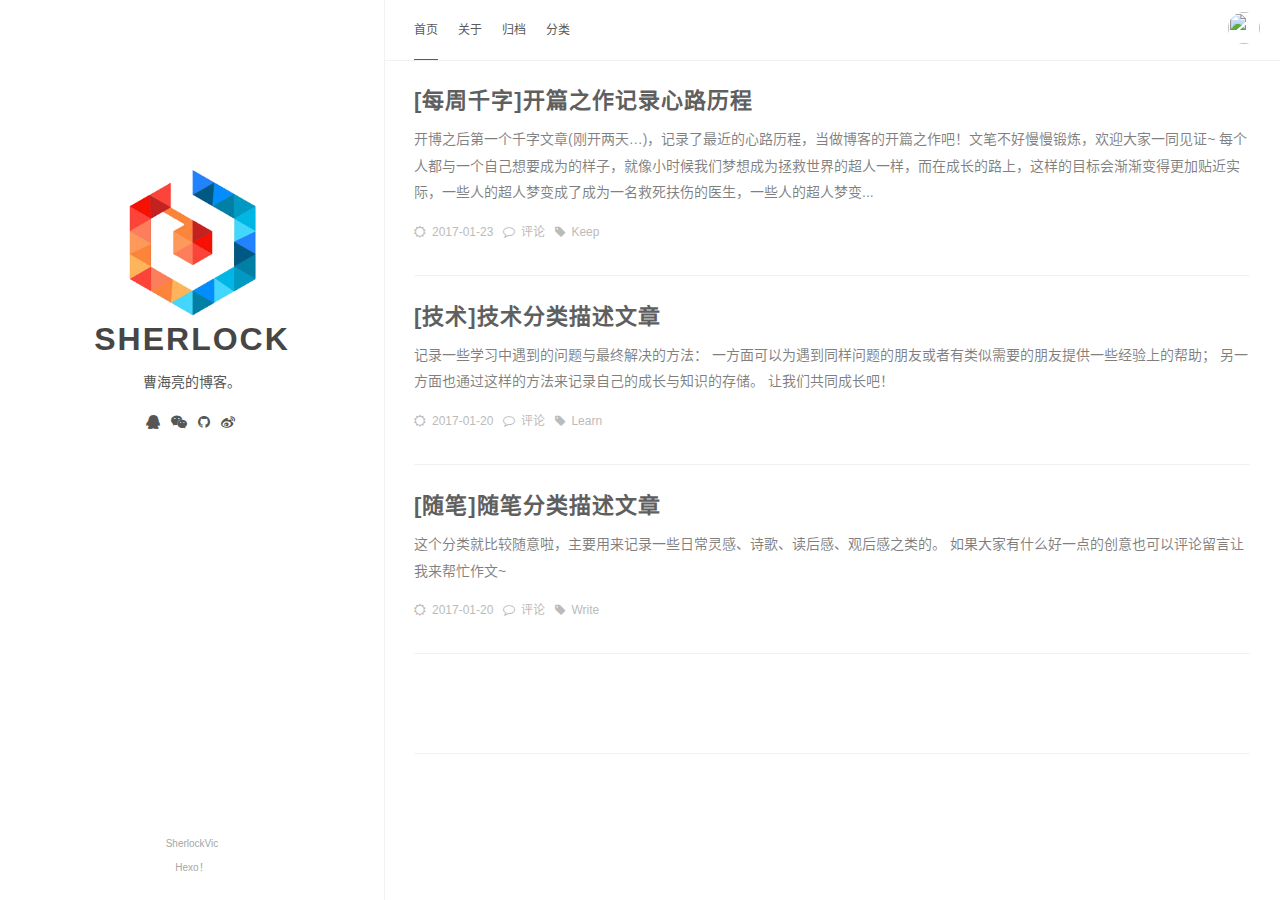
==== commit e06901a7: "Site updated: 2017-01-23 19:57:38" ====
--- a/index.html
+++ b/index.html
@@ -2,10 +2,20 @@
   if is_current('links')
     a.current(href="/links")= __('Links')					
   else
-    a(href="/links")= __('Links')	--><div class="information"><div class="back_btn"><li><a onclick="window.history.go(-1)" style="display:none;" class="fa fa-chevron-left"> </a></li></div><div class="avatar"><img src="/images/favicon.ico"></div></div></div><div class="autopagerize_page_element"><div class="content"><div class="post animated fadeInDown"><div class="post-title"><h3><a href="/2017/01/20/做个不完美的父母/">做个不完美的父母</a></h3></div><div class="post-content"><p>　　完全的爱对孩子是牢笼；完美的父母让孩子丧失了独立；孩子有选择的权利，哪怕选择不幸。这里是一些心理学专家的最新教育箴言。
+    a(href="/links")= __('Links')	--><div class="information"><div class="back_btn"><li><a onclick="window.history.go(-1)" style="display:none;" class="fa fa-chevron-left"> </a></li></div><div class="avatar"><img src="/images/favicon.ico"></div></div></div><div class="autopagerize_page_element"><div class="content"><div class="post animated fadeInDown"><div class="post-title"><h3><a href="/2017/01/23/每周千字-开篇之作记录心路历程/">[每周千字]开篇之作记录心路历程</a></h3></div><div class="post-content"><p>
 
-“做父母”这门“职业”注定要以失败告终　　★凡进步都会有副作用。二战以来，西方社会的进步就是群体生存的优先权让位于个人冒险。家庭内部———无论是夫妻之间还是两辈人之间———的互动关系被彻底...</p></div><div class="post-footer"><div class="meta"><div class="info"><i class="fa fa-sun-o"></i><span class="date">2017-01-20</span><i class="fa fa-comment-o"></i><a href="/2017/01/20/做个不完美的父母/#comments">评论</a><i class="fa fa-tag"></i><a href="/tags/Keep/" title="Keep" class="tag">Keep </a></div></div></div></div><div class="post animated fadeInDown"><div class="post-title"><h3><a href="/2017/01/20/送人玫瑰-手有余香/">送人玫瑰 手有余香</a></h3></div><div class="post-content"><p>我生活在一个小城市里，市区不大，却因为地理位置显得十分繁华，在最繁华的市区，我经营着一家不大的花店。
-那是花店开张不久，店里进来一位极有风度的先生，大约40多岁吧。因为小城不大，我看他感觉很面熟，于是微笑着迎上前去，问他想买什么，他迟疑了一下，温和的说：有红玫瑰吗？
-我说：有啊，先生要送什么人？
+开博之后第一个千字文章(刚开两天…)，记录了最近的心路历程，当做博客的开篇之作吧！文笔不好慢慢锻炼，欢迎大家一同见证~
 
-这个风度翩翩的...</p></div><div class="post-footer"><div class="meta"><div class="info"><i class="fa fa-sun-o"></i><span class="date">2017-01-20</span><i class="fa fa-comment-o"></i><a href="/2017/01/20/送人玫瑰-手有余香/#comments">评论</a><i class="fa fa-tag"></i><a href="/tags/Learn/" title="Learn" class="tag">Learn </a></div></div></div></div><div class="post animated fadeInDown"><div class="post-title"><h3><a href="/2017/01/20/这辈子一定要对她好/">这辈子一定要对她好</a></h3></div><div class="post-content"><p> 　　我的家在一个偏僻的山村,父母都是面朝黄土背朝天的农民。我有一个小我三岁的弟弟。有一次我为了买女孩子们都有的花手绢,偷偷拿了父亲抽屉里5毛钱。父亲当天就发现钱少了,就让我们跪在墙边,拿着一根竹竿,让我们承认到底是谁偷的。我被当时的情景吓傻了,低着头不敢说话。父亲见我们都不承认,说那两个一起挨打。说完就扬起手里...</p></div><div class="post-footer"><div class="meta"><div class="info"><i class="fa fa-sun-o"></i><span class="date">2017-01-20</span><i class="fa fa-comment-o"></i><a href="/2017/01/20/这辈子一定要对她好/#comments">评论</a><i class="fa fa-tag"></i><a href="/tags/Write/" title="Write" class="tag">Write </a></div></div></div></div><div class="pagination"><ul class="clearfix"></ul></div></div></div></div><script src="/js/jquery.js"></script><script src="/js/jquery-migrate-1.2.1.min.js"></script><script src="/js/jquery.appear.js"></script><script async src="//dn-lbstatics.qbox.me/busuanzi/2.3/busuanzi.pure.mini.js"></script><script type="text/javascript" src="http://v2.jiathis.com/code/jia.js" charset="utf-8"></script></body></html>+
+每个人都与一个自己想要成为的样子，就像小时候我们梦想成为拯救世界的超人一样，而在成长的路上，这样的目标会渐渐变得更加贴近实际，一些人的超人梦变成了成为一名救死扶伤的医生，一些人的超人梦变...</p></div><div class="post-footer"><div class="meta"><div class="info"><i class="fa fa-sun-o"></i><span class="date">2017-01-23</span><i class="fa fa-comment-o"></i><a href="/2017/01/23/每周千字-开篇之作记录心路历程/#comments">评论</a><i class="fa fa-tag"></i><a href="/tags/Keep/" title="Keep" class="tag">Keep </a></div></div></div></div><div class="post animated fadeInDown"><div class="post-title"><h3><a href="/2017/01/20/技术-技术分类描述文章/">[技术]技术分类描述文章</a></h3></div><div class="post-content"><p>
+记录一些学习中遇到的问题与最终解决的方法：
+一方面可以为遇到同样问题的朋友或者有类似需要的朋友提供一些经验上的帮助；
+另一方面也通过这样的方法来记录自己的成长与知识的存储。
+
+让我们共同成长吧！
+
+</p></div><div class="post-footer"><div class="meta"><div class="info"><i class="fa fa-sun-o"></i><span class="date">2017-01-20</span><i class="fa fa-comment-o"></i><a href="/2017/01/20/技术-技术分类描述文章/#comments">评论</a><i class="fa fa-tag"></i><a href="/tags/Learn/" title="Learn" class="tag">Learn </a></div></div></div></div><div class="post animated fadeInDown"><div class="post-title"><h3><a href="/2017/01/20/随笔-随笔分类描述文章/">[随笔]随笔分类描述文章</a></h3></div><div class="post-content"><p>
+这个分类就比较随意啦，主要用来记录一些日常灵感、诗歌、读后感、观后感之类的。
+如果大家有什么好一点的创意也可以评论留言让我来帮忙作文~
+
+</p></div><div class="post-footer"><div class="meta"><div class="info"><i class="fa fa-sun-o"></i><span class="date">2017-01-20</span><i class="fa fa-comment-o"></i><a href="/2017/01/20/随笔-随笔分类描述文章/#comments">评论</a><i class="fa fa-tag"></i><a href="/tags/Write/" title="Write" class="tag">Write </a></div></div></div></div><div class="pagination"><ul class="clearfix"></ul></div></div></div></div><script src="/js/jquery.js"></script><script src="/js/jquery-migrate-1.2.1.min.js"></script><script src="/js/jquery.appear.js"></script><script async src="//dn-lbstatics.qbox.me/busuanzi/2.3/busuanzi.pure.mini.js"></script><script type="text/javascript" src="http://v2.jiathis.com/code/jia.js" charset="utf-8"></script></body></html>